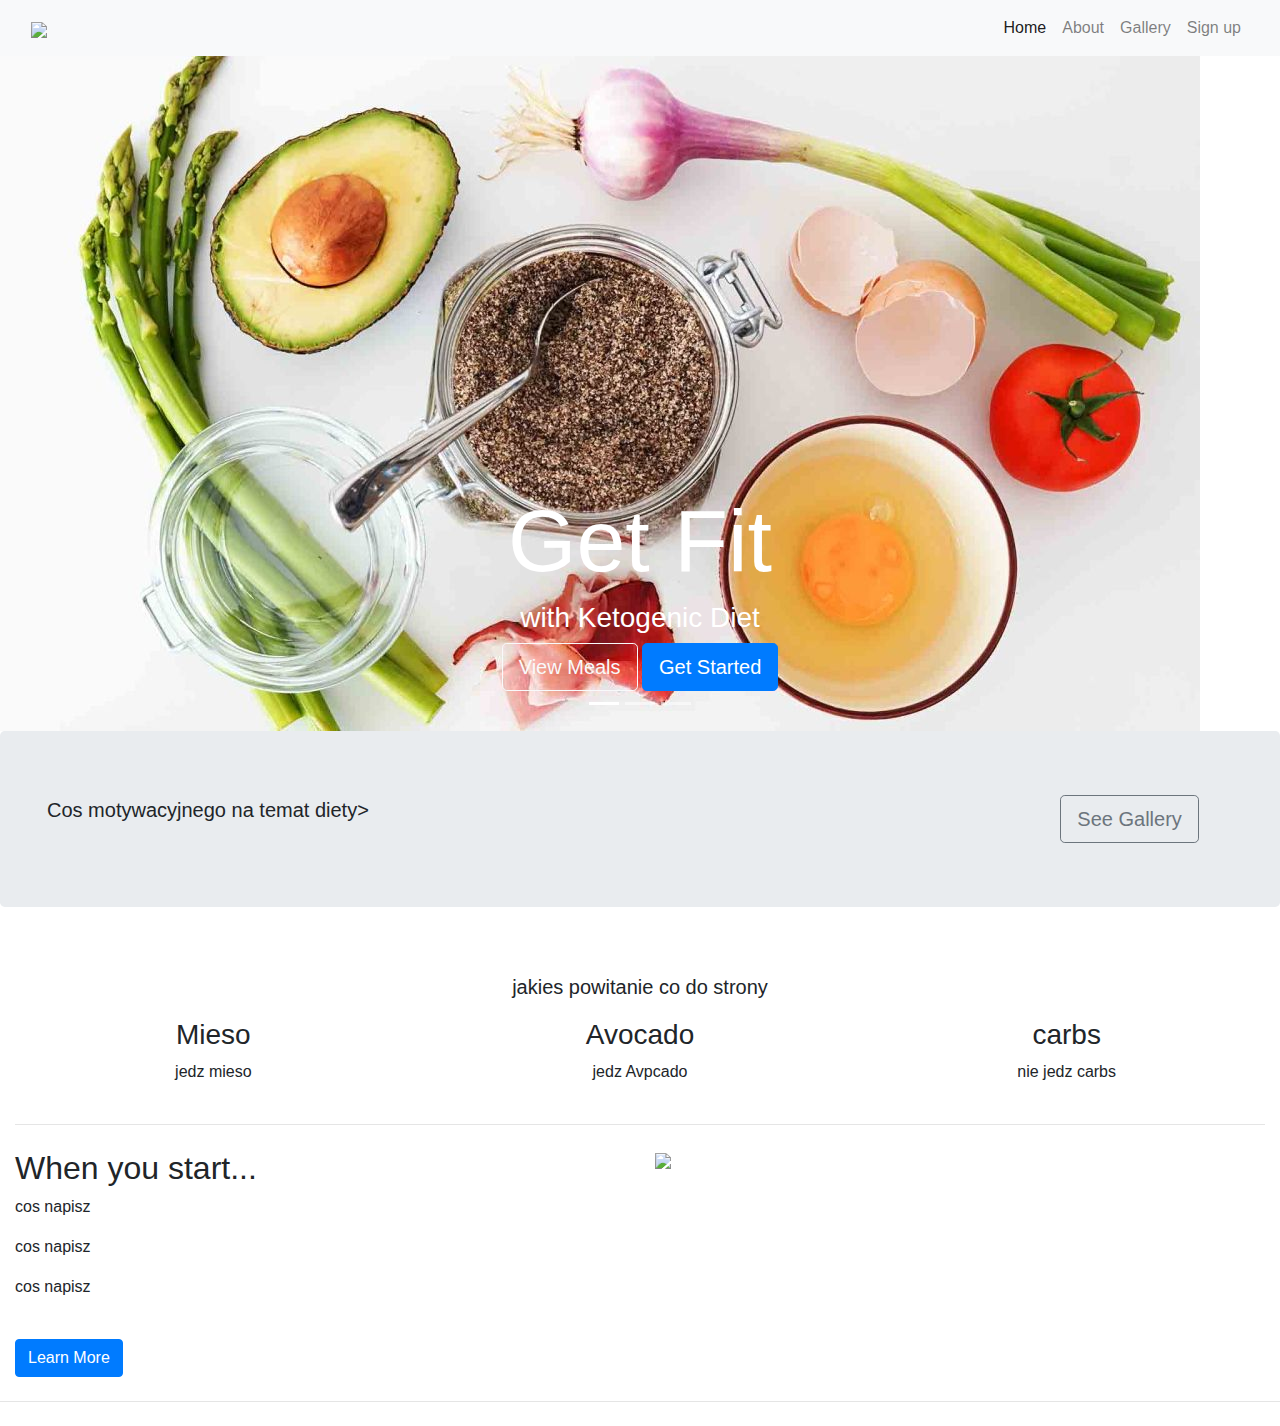
==== Keto Diet/index.html @ 68c7853e "Cheff Introduction" ====
<!DOCTYPE html>
<html lang="en">
<head>
    <meta charset="UTF-8">
    <meta name="viewport" content="width=device-width, initial-scale=1.0">
    <meta http-equiv="X-UA-Compatible" content="ie=edge">
    <link rel="stylesheet" href="https://stackpath.bootstrapcdn.com/bootstrap/4.4.1/css/bootstrap.min.css">
    <link rel="stylesheet" href="https://stackpath.bootstrapcdn.com/font-awesome/4.7.0/css/font-awesome.min.css">
    <script rel="stylesheet" href="https://cdnjs.cloudflare.com/ajax/libs/jquery/3.4.1/core.js"></script>
    <script rel="stylesheet" href="https://stackpath.bootstrapcdn.com/bootstrap/4.4.1/js/bootstrap.min.js"></script>
    <script rel="stylesheet" href="https://unpkg.com/@popperjs/core@2.0.0-rc.1"></script>
    <script rel="stylesheet" href="https://use.fontawesome.com/releases/v5.0.8/js/all.js"></script>
    <script src="https://kit.fontawesome.com/0848b0b3ba.js" crossorigin="anonymous"></script>
    <link rel="stylesheet" href="assets/css/style.css">
    
</head>
<body>
    <!---   Navbar    -->


    <nav class="navbar navbar-expand-md navbar-light bg-light sticky-top">
    <div class="container-fluid">
        <a class="navbar-brand" href="index.html"><img src="assets/gallery/logo.png" class="img-fluid"></a>
        <button class="navbar-toggler" type="button" data-toggle="collapse" data-target="#navbarResponsive">
            <span class="navbar-toggler-icon"></span>
        </button>
        <div class="collapse navbar-collapse" id="navbarResponsive">
            <ul class="navbar-nav ml-auto">
                <li class="nav-item active">
                    <a class="nav-link" href="#">Home</a>
                </li>
                <li class="nav-item">
                    <a class="nav-link" href="#">About</a>
                </li>
                <li class="nav-item">
                    <a class="nav-link" href="#">Gallery</a>
                </li>
                <li class="nav-item">
                    <a class="nav-link" href="#">Sign up</a>
                </li>
            </ul>
        </div>
    </div>
    </nav>


    <!---    Image Carousel   -->


    <div id="slides" class="carousel slide" data-ride="carousel">
    <ul class="carousel-indicators">
        <li data-target="#slides" data-slide-to="0" class="active"></li>
        <li data-target="#slides" data-slide-to="1"></li>
        <li data-target="#slides" data-slide-to="2"></li>
    </ul>
    <div class="carousel-inner">
        <div class="carousel-item active">
            <img src="assets/gallery/background3.jpg" class="img-fluid">
            <div class="carousel-caption">
                <h1 class="display-2">Get Fit</h1>
                <h3>with Ketogenic Diet</h3>
                <button typ="button" class="btn btn-outline-light btn-lg">View Meals</button>
                <button typ="button" class="btn btn-primary btn-lg">Get Started</button>
            </div>
        </div>
        <div class="carousel-item">
            <img src="assets/gallery/background2.jpg" class="img-fluid">
        </div>
        <div class="carousel-item">
            <img src="assets/gallery/background1.jpg" class="img-fluid">
        </div>
    </div>
    </div>


    <!--   Dunno -->


    <div class="container-fluid">
    <div class="row jumbotron">
        <div class="col-xs-12 col-sm-12 col-md-9 col-lg-9 col-xl-10">
            <p class="lead">Cos motywacyjnego na temat diety></p>
        </div>
        <div class="col-xs-12 col-sm-12 col-md-3 col-lg-3 col-xl-2">
            <a href="#"><button type="button" class="btn btn-outline-secondary btn-lg">See Gallery</button></a>
        </div>
    </div>
    </div>


    <!--   Description  -->


    <div class="container-fluid padding">
    <div class="row welcome text-center">
        <div class="col-12">
            <h1 class="display-4"></h1>
        </div>
        <hr>
        <div class="col-12">
            <p class="lead">jakies powitanie co do strony</p>
        </div>
    </div>
    </div>


    <!--     3 columns show off      -->


    <div class="container-fluid padding">
    <div class="row text-center padding">
        <div class="col-xs-12 col-sm-6 col-md-4">
            <i class="fas fa-drumstick-bite"></i>
            <h3>Mieso</h3>
            <p>jedz mieso</p>
        </div>
        <div class="col-xs-12 col-sm-6 col-md-4">
            <i class="fas fa-seedling"></i>
            <h3>Avocado</h3>
            <p>jedz Avpcado</p>
        </div>
        <div class="col-xs-12 col-sm-6 col-md-4">
            <i class="fas fa-cookie"></i>
            <h3>carbs</h3>
            <p>nie jedz carbs</p>
        </div>
    </div>
    <hr class="my-4">
    </div>


    <!-- 2 columns -->

    
    <div class="container-fluid padding">
    <div class="row padding">
        <div class="col-lg-6">
            <h2>When you start...</h2>
            <p>cos napisz</p>
            <p>cos napisz</p>
            <p>cos napisz</p>
            <br>
            <a href="#" class="btn btn-primary">Learn More</a>
        </div>
        <div class="col-lg-6">
            <img src="gallery/chef.png" class="img-fluid">
        </div>
    </div>
    </div>

    <hr class="my-4">
    <figure>
        <div class="fixed-wrap">
            <div id="fixed"></div>
        </div>
    </figure>
</body>
</html>
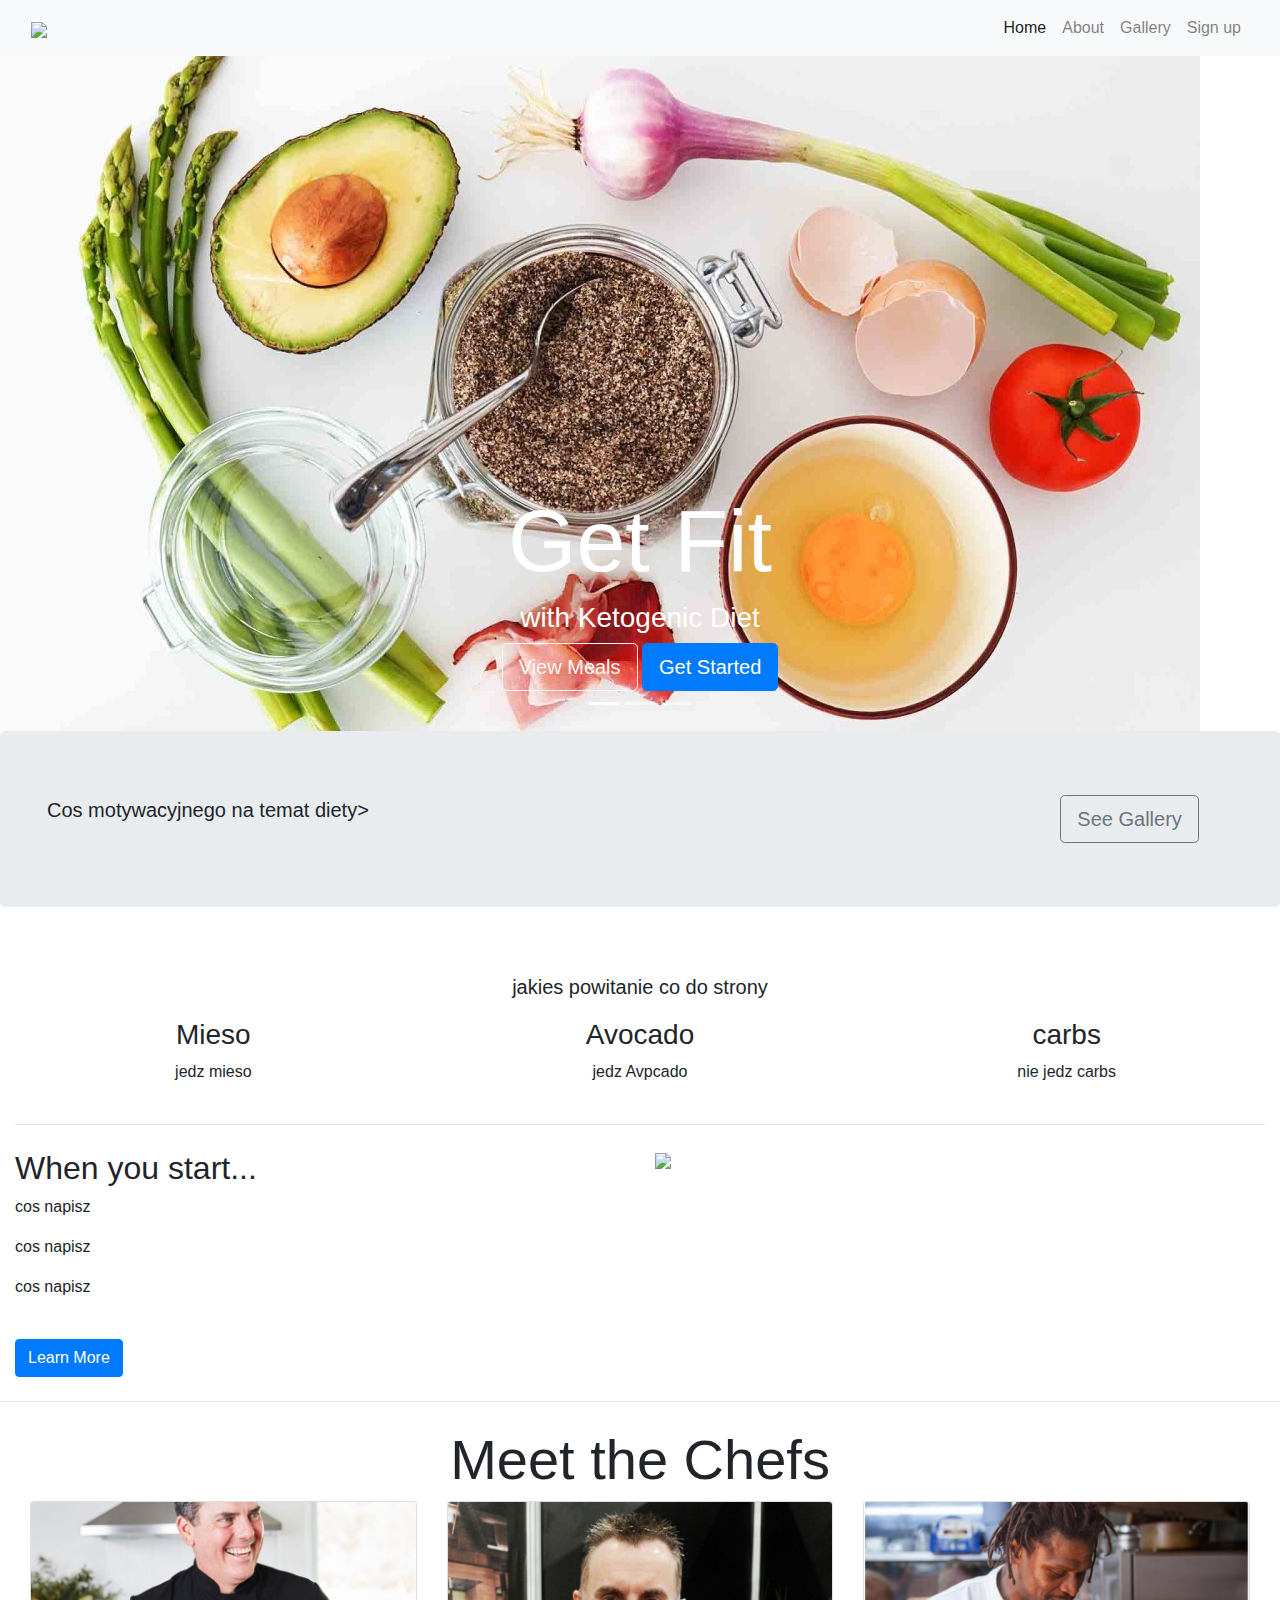
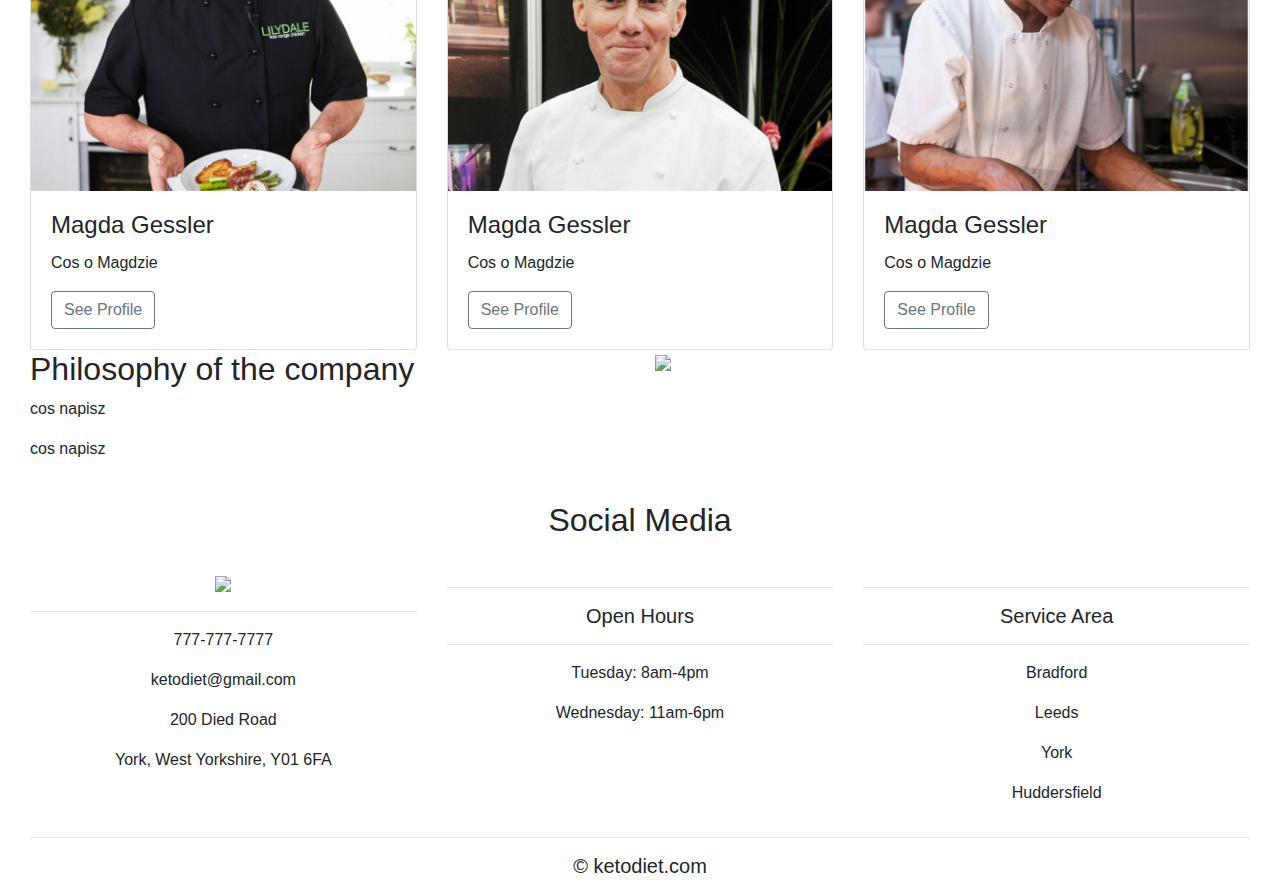
==== commit bd3e3cdf: "Adding images" ====
--- a/Keto Diet/index.html
+++ b/Keto Diet/index.html
@@ -149,10 +149,132 @@
     </div>
 
     <hr class="my-4">
+
+
+    <!--   Fixed background         -->
+
     <figure>
         <div class="fixed-wrap">
             <div id="fixed"></div>
         </div>
     </figure>
+
+    <!--    Chefs shinanigans    -->
+
+    <div class="container-fluid padding">
+    <div class="row welcome text-center">
+        <div class="col-12">
+            <h1 class="display-4">Meet the Chefs</h1>
+        </div>
+        <hr>
+    </div>
+
+<!--    Card Section        -->
+
+    <div class="container-fluid padding">
+    <div class="row padding">
+        <div class="col-xs-12 col-sm-6 col-md-4">
+            <div class="card">
+                <img class="card-img-top" src="assets/gallery/chef1.jpg">
+                <div class="card-body">
+                    <h4 class="card-title">Magda Gessler</h4>
+                    <p class="card-text">Cos o Magdzie</p>
+                    <a href="#" class="btn btn-outline-secondary">See Profile</a>
+                </div>
+            </div>
+        </div>
+            <div class="col-xs-12 col-sm-6 col-md-4">
+                <div class="card">
+                    <img class="card-img-top" src="assets/gallery/chef2.jpg">
+                    <div class="card-body">
+                        <h4 class="card-title">Magda Gessler</h4>
+                        <p class="card-text">Cos o Magdzie</p>
+                        <a href="#" class="btn btn-outline-secondary">See Profile</a>
+                    </div>
+                </div>
+            </div>
+            <div class="col-xs-12 col-sm-6 col-md-4">
+                <div class="card">
+                    <img class="card-img-top" src="assets/gallery/chef3.jpg">
+                    <div class="card-body">
+                        <h4 class="card-title">Magda Gessler</h4>
+                        <p class="card-text">Cos o Magdzie</p>
+                        <a href="#" class="btn btn-outline-secondary">See Profile</a>
+                    </div>
+                </div>
+            </div>
+    </div>
+    </div>
+
+
+<!--  2 Columns -->
+    
+    <div class="container-fluid padding">
+    <div class="row padding">
+        <div class="col-lg-6">
+            <h2>Philosophy of the company</h2>
+            <p>cos napisz</p>
+            <p>cos napisz</p>
+            <br>
+        </div>
+        <div class="col-lg-6">
+            <img src="assets/gallery/kitchen1.jpg" class="img-fluid">
+        </div>
+    </div>
+    </div>
+
+<!-- Social Media -->
+
+    <div class="container-fluid padding">
+    <div class="row text-center padding">
+        <div class="col-12">
+            <h2>Social Media</h2>
+        </div>
+        <div class="col-12 social padding">
+            <a href="#"><i class="fab fa-facebook"></i></a>
+            <a href="#"><i class="fab fa-twitter"></i></a>
+            <a href="#"><i class="fab fa-instagram"></i></a>
+            <a href="#"><i class="fab fa-youtube"></i></a>
+        </div>
+    </div>
+    </div>
+
+<!-- Footer -->
+
+    <footer>
+    <div class="container-fluid padding">
+    <div class="row text-center">
+        <div class="col-md-4">
+            <img src="gallery/logo.png">
+            <hr class="light">
+            <p>777-777-7777</p>
+            <p>ketodiet@gmail.com</p>
+            <p>200 Died Road</p>
+            <p>York, West Yorkshire, Y01 6FA</p>
+        </div>
+        <div class="col-md-4">
+            <hr class="light">
+            <h5>Open Hours</h5>
+            <hr class="light">
+            <p>Tuesday: 8am-4pm</p>
+            <p>Wednesday: 11am-6pm</p>
+        </div>
+        <div class="col-md-4">
+            <hr class="light">
+            <h5>Service Area</h5>
+            <hr class="light">
+            <p>Bradford</p>
+            <p>Leeds</p>
+            <p>York</p>
+            <p>Huddersfield</p>
+        </div>
+        <div class="col-12">
+            <hr class="light">
+            <h5>&copy; ketodiet.com</h5>
+        </div>
+    </div>
+    </div>
+    </footer>
+
 </body>
 </html>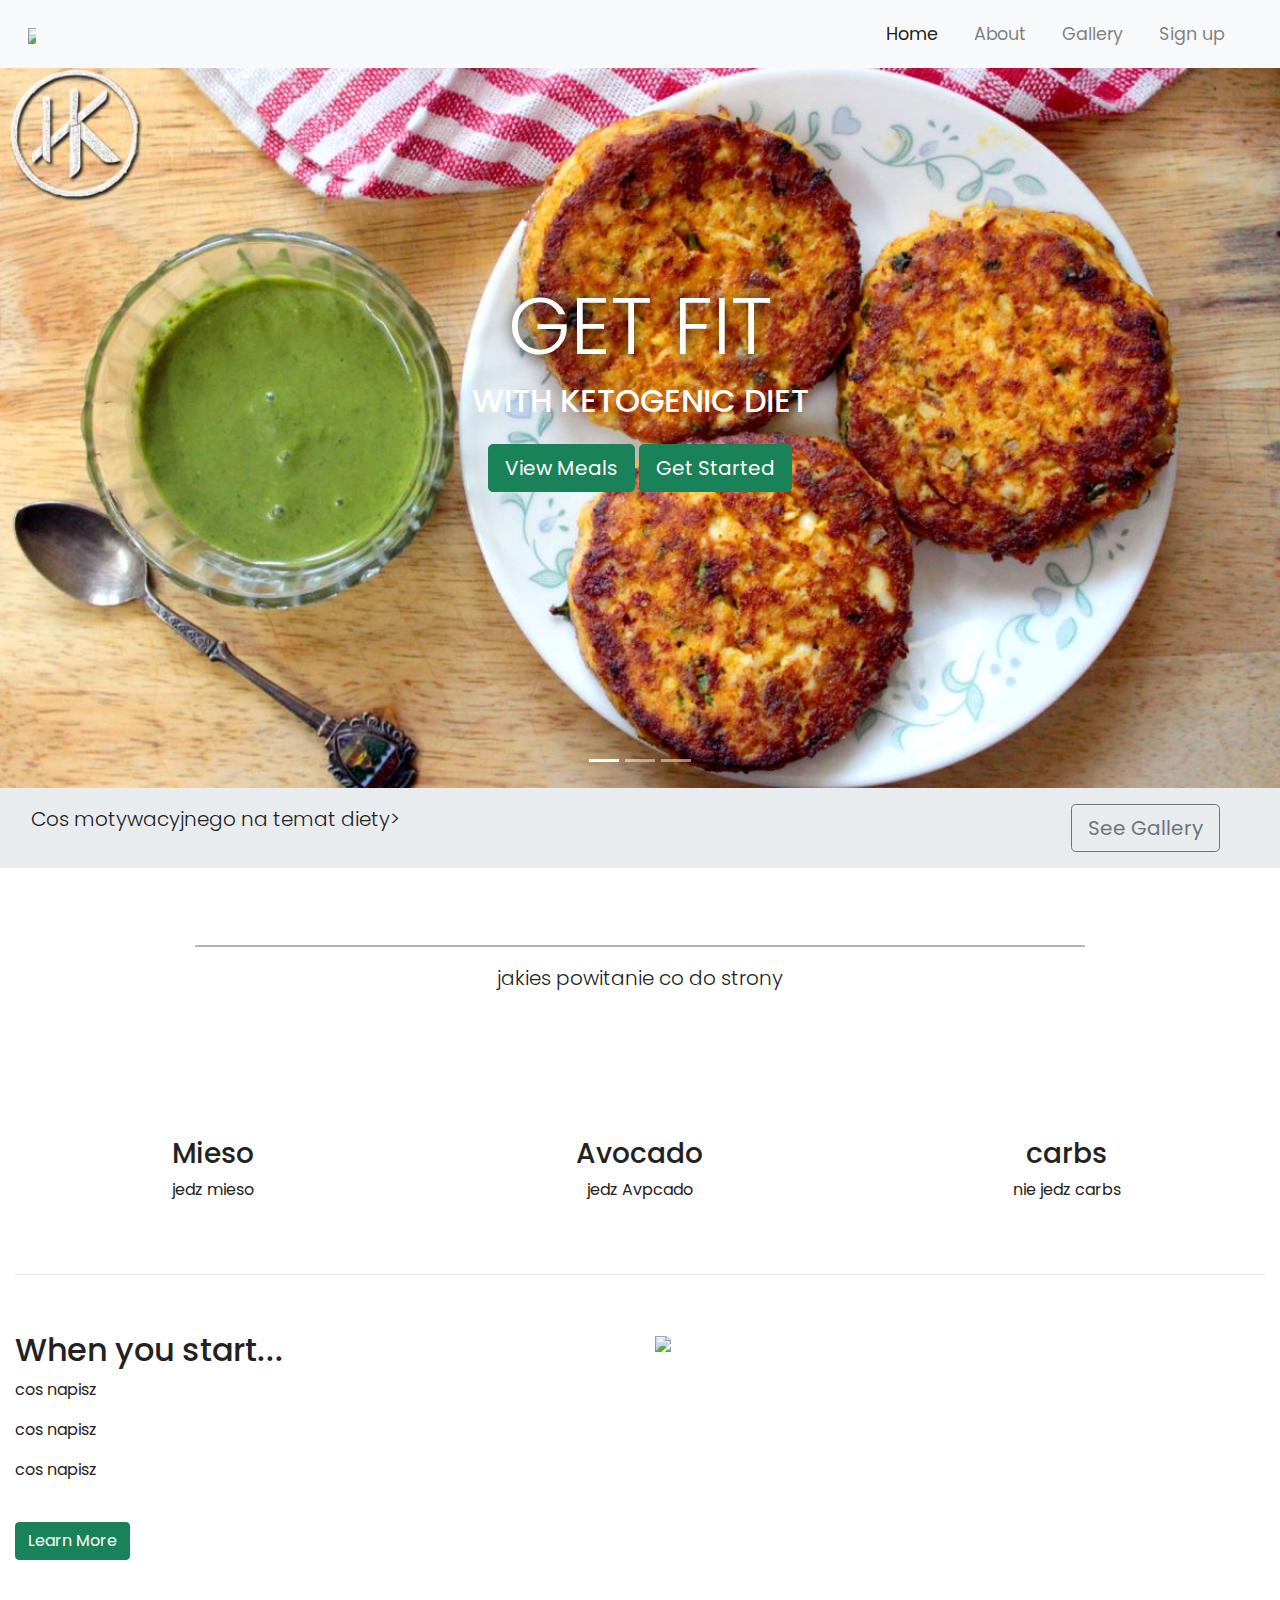
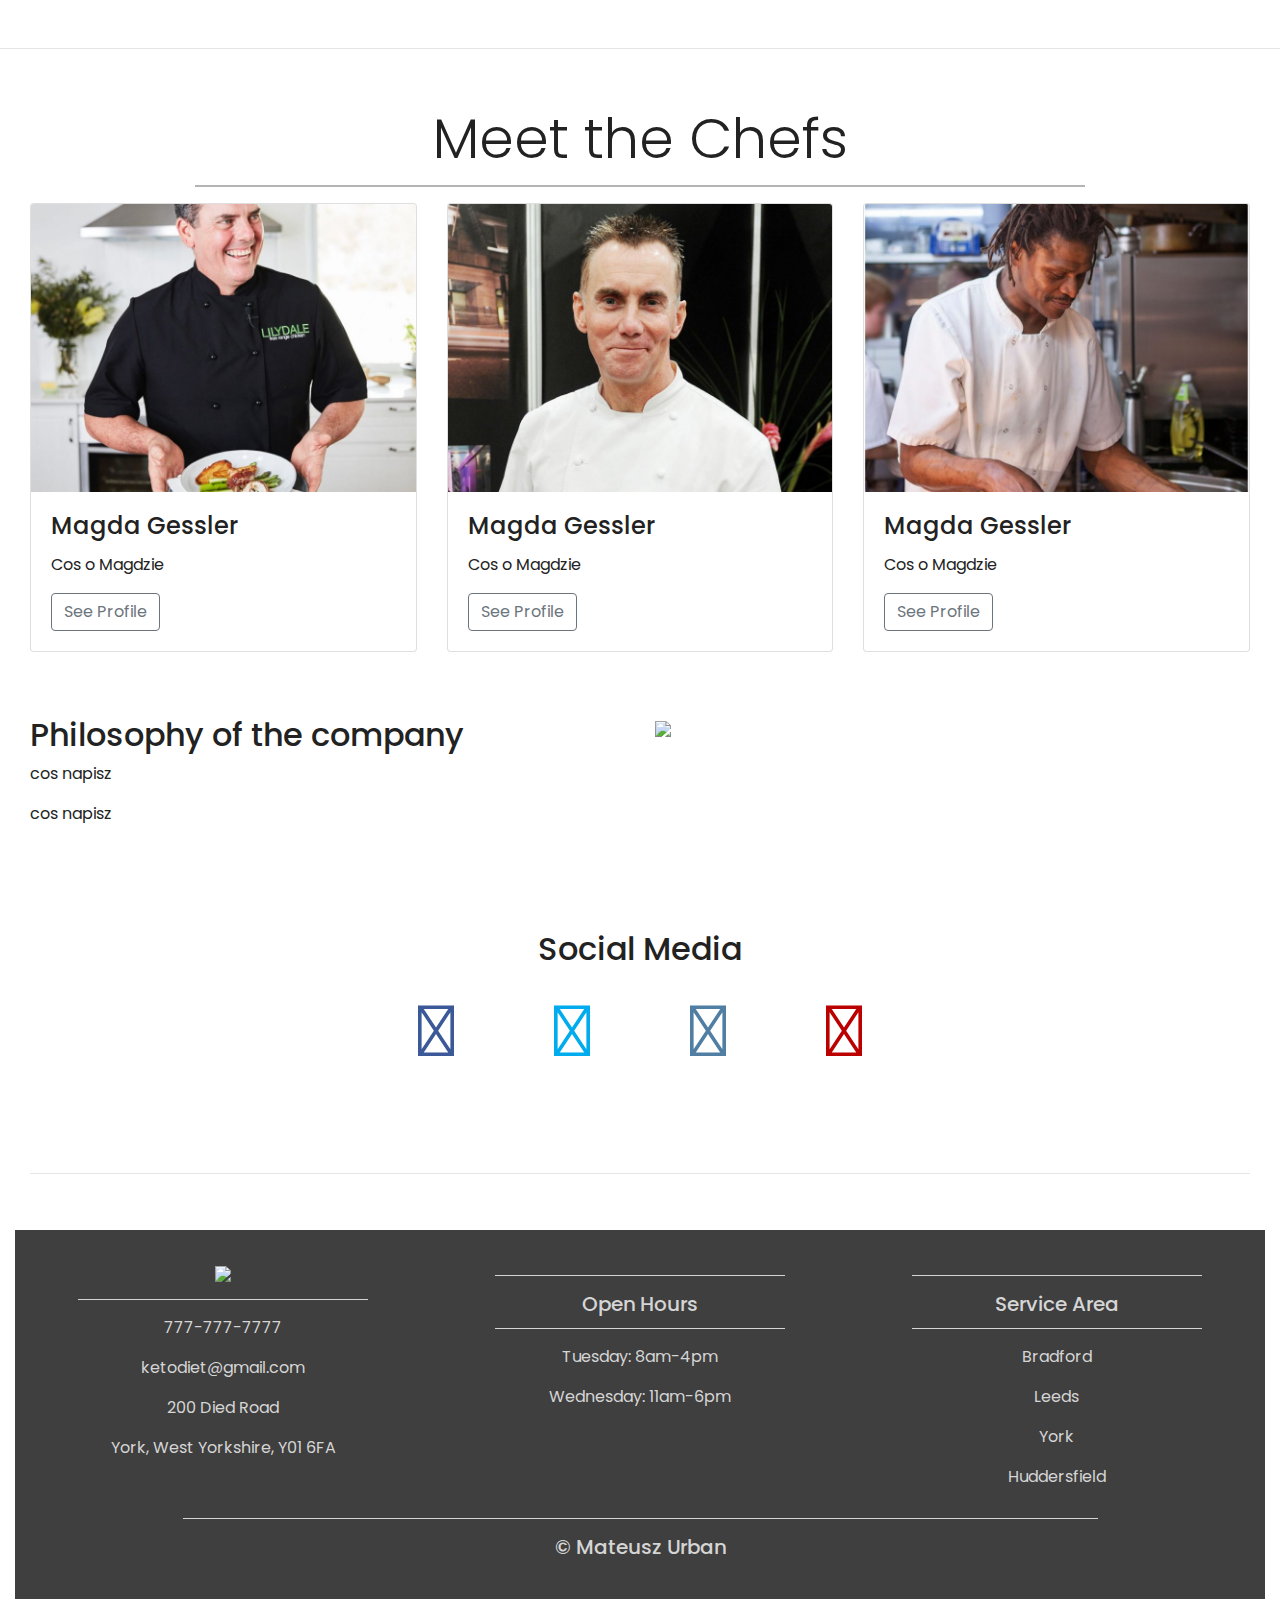
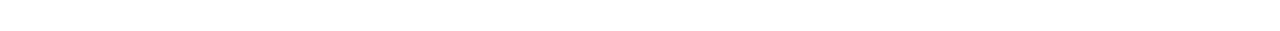
==== commit b8b65a99: "Css first page complete" ====
--- a/Keto Diet/index.html
+++ b/Keto Diet/index.html
@@ -20,14 +20,14 @@
 
     <nav class="navbar navbar-expand-md navbar-light bg-light sticky-top">
     <div class="container-fluid">
-        <a class="navbar-brand" href="index.html"><img src="assets/gallery/logo.png" class="img-fluid"></a>
+        <a class="navbar-brand" href="index.html"><img src="assets/gallery/logo1.png" class="img-fluid logo2"></a>
         <button class="navbar-toggler" type="button" data-toggle="collapse" data-target="#navbarResponsive">
             <span class="navbar-toggler-icon"></span>
         </button>
         <div class="collapse navbar-collapse" id="navbarResponsive">
             <ul class="navbar-nav ml-auto">
                 <li class="nav-item active">
-                    <a class="nav-link" href="#">Home</a>
+                    <a class="nav-link" href="index.html">Home</a>
                 </li>
                 <li class="nav-item">
                     <a class="nav-link" href="#">About</a>
@@ -55,16 +55,16 @@
     </ul>
     <div class="carousel-inner">
         <div class="carousel-item active">
-            <img src="assets/gallery/background3.jpg" class="img-fluid">
+            <img src="assets/gallery/background2.jpg" class="img-fluid">
             <div class="carousel-caption">
                 <h1 class="display-2">Get Fit</h1>
                 <h3>with Ketogenic Diet</h3>
-                <button typ="button" class="btn btn-outline-light btn-lg">View Meals</button>
+                <button typ="button" class="btn btn-primary btn-lg">View Meals</button>
                 <button typ="button" class="btn btn-primary btn-lg">Get Started</button>
             </div>
         </div>
         <div class="carousel-item">
-            <img src="assets/gallery/background2.jpg" class="img-fluid">
+            <img src="assets/gallery/background3.jpg" class="img-fluid">
         </div>
         <div class="carousel-item">
             <img src="assets/gallery/background1.jpg" class="img-fluid">
@@ -143,7 +143,7 @@
             <a href="#" class="btn btn-primary">Learn More</a>
         </div>
         <div class="col-lg-6">
-            <img src="gallery/chef.png" class="img-fluid">
+            <img src="assets/gallery/delivery.jpeg" class="img-fluid">
         </div>
     </div>
     </div>
@@ -218,7 +218,7 @@
             <br>
         </div>
         <div class="col-lg-6">
-            <img src="assets/gallery/kitchen1.jpg" class="img-fluid">
+            <img src="assets/gallery/kitchen1.jpg" class="img-fluid delivery">
         </div>
     </div>
     </div>
@@ -237,6 +237,7 @@
             <a href="#"><i class="fab fa-youtube"></i></a>
         </div>
     </div>
+    <hr class="my-4">
     </div>
 
 <!-- Footer -->
@@ -245,7 +246,7 @@
     <div class="container-fluid padding">
     <div class="row text-center">
         <div class="col-md-4">
-            <img src="gallery/logo.png">
+            <img src="assets/gallery/logo1.png" class="logo2">
             <hr class="light">
             <p>777-777-7777</p>
             <p>ketodiet@gmail.com</p>
@@ -270,7 +271,7 @@
         </div>
         <div class="col-12">
             <hr class="light">
-            <h5>&copy; ketodiet.com</h5>
+            <h5>&copy; Mateusz Urban</h5>
         </div>
     </div>
     </div>
--- a/Keto Diet/assets/css/style.css
+++ b/Keto Diet/assets/css/style.css
@@ -0,0 +1,216 @@
+@import url('https://fonts.googleapis.com/css?family=Poppins&display=swap');
+
+html, body {
+    height: 100%;
+    width: 100%;
+    font-family: "Poppins", sans-serif;
+    color: #222;
+}
+
+.navbar {
+    padding: .8rem;
+}
+
+.navbar-nav li {
+    padding-right: 20px;
+}
+.logo2 {
+    max-height: 100%;
+    max-width: 50%;
+}
+
+.nav-link {
+    font-size: 1.1em !important;
+}
+
+.carousel-inner img {
+    width: 100%;
+    height: 100%;
+}
+
+.carousel-caption {
+    position: absolute;
+    top: 50%;
+    transform: translateY(-50%);
+}
+
+.carousel-caption h1 {
+    font-size: 500%;
+    text-transform: uppercase;
+    text-shadow: 1px 1px 15px #000;
+}
+
+.carousel-caption h3 {
+    font-size: 200%;
+    font-weight: 500;
+    text-transform: uppercase;
+    text-shadow: 1px 1px 1px 10px #000;
+    padding-bottom: 1rem;
+}
+
+.btn-primary {
+    background-color:#198258;
+    border: 1px solid #198258;
+}
+
+.btn-primary:hover {
+    background-color:  #2B7851;
+    border: 1px solid #2B7851;
+}
+
+.jumbotron {
+    padding: 1rem;
+    border-radius: 0;
+}
+
+.padding {
+    padding-bottom: 2rem;
+}
+
+.welcome {
+    width: 75%;
+    margin: 0 auto;
+    padding-top: 2rem;
+}
+
+.welcome hr {
+    border-top: 2px solid #b4b4b4;
+    width: 95%;
+    margin-top: .3rem;
+    margin-bottom: 1rem;
+}
+
+.fa-drumstick-bite {
+    color:#DB5F22;
+}
+
+.fa-seedling {
+    color: #129915;
+}
+
+.fa-cookie {
+    color: #572400;
+}
+
+.fa-drumstick-bite, .fa-seedling, .fa-cookie {
+    font-size: 4em;
+    margin: 1rem;
+}
+
+.social a {
+    font-size: 4.5em;
+    padding: 3rem;
+}
+
+.fa-facebook {
+    color: #3b5998;
+}
+
+.fa-twitter {
+    color: #00aced;
+}
+
+.fa-instagram {
+    color: #517fa4;
+}
+
+.fa-youtube {
+    color: #bb0000;
+}
+
+.fa-facebook:hover,
+.fa-twitter:hover,
+.fa-instagram:hover,
+.fa-youtube:hover {
+    color: #d5d5d5;
+}
+
+footer {
+    background-color: #3f3f3f;
+    color: #d5d5d5;
+    padding-top: 2rem;
+}
+hr.light {
+    border-top: 1px solid #d5d5d5;
+    width: 75%;
+    margin-top: .8rem;
+    margin-bottom: 1rem;
+}
+
+footer a {
+    color: #d5d5d5;
+}
+
+hr.light-100 {
+    border-top: 1px solid #d5d5d5;
+    width: 100%;
+     margin-top: .8rem;
+    margin-bottom: 1rem;
+}
+
+/*---Media Queries---*/
+
+@media (max-width: 992px) {
+.social a {
+        font-size: 4em;
+        padding: 2rem;
+    }
+}
+
+@media (max-width: 768px) {
+.carousel-caption {
+    top: 45%;
+}
+
+.carousel-caption h1 {
+    font-size: 350%;
+}
+
+.carousel-caption h3 {
+    font-size: 140%;
+    font-weight: 400;
+    padding-bottom: .2rem;
+}
+.carousel-caption .btn {
+    font-size: 95%;
+    padding: 8px 14px;
+}
+.display-4 {
+    font-size: 200%;
+}
+.social a {
+        font-size: 2.5em;
+        padding: 1.2rem;
+}
+
+}
+
+@media (max-width: 576px) {
+.carousel-caption {
+    top: 40%;
+}
+
+.carousel-caption h1 {
+    font-size: 250%;
+}
+
+.carousel-caption h3 {
+    font-size: 110%;
+    font-weight: 400;
+    padding-bottom: .2rem;
+}
+.carousel-caption .btn {
+    font-size: 90%;
+    padding: 4px 8px;    
+}
+.carousel-indicators {
+    display: none;
+}
+.display-4 {
+    font-size: 160%;
+}
+.social a {
+        font-size: 2em;
+        padding: .7rem;
+}
+}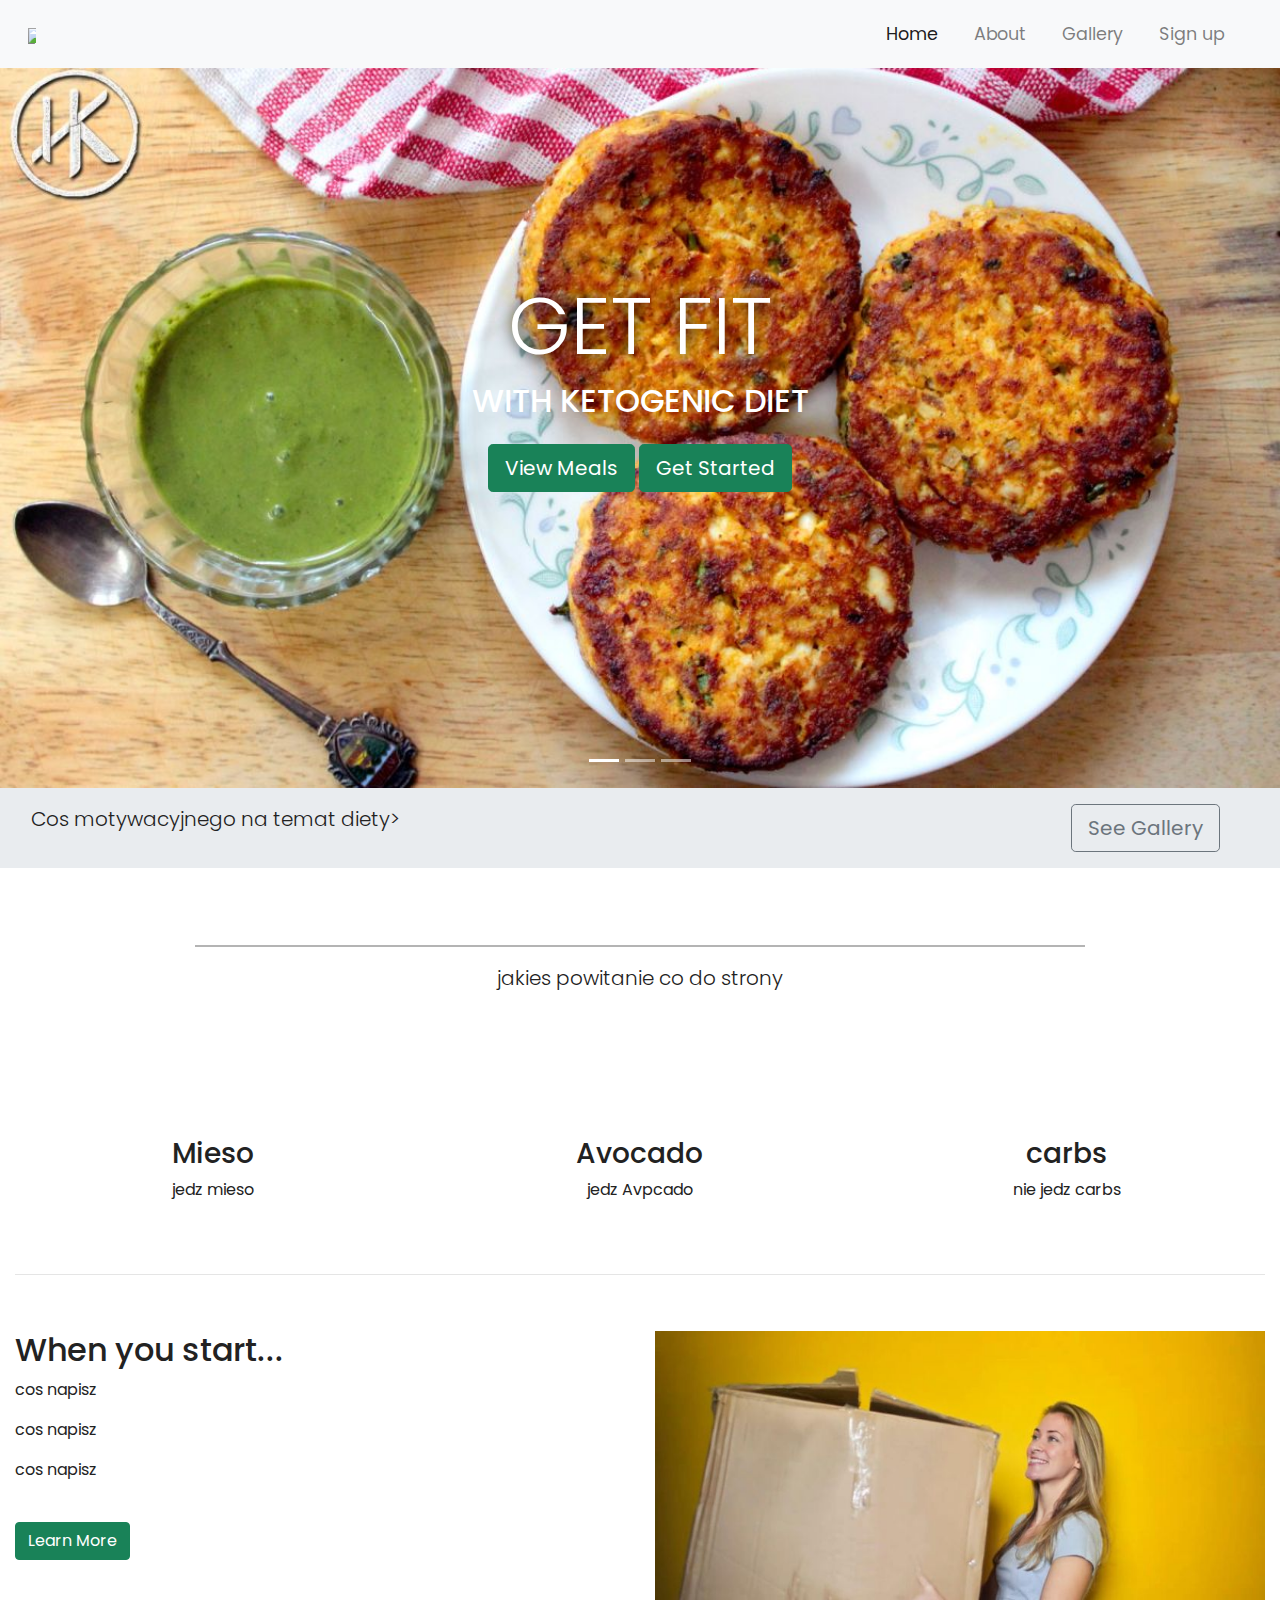
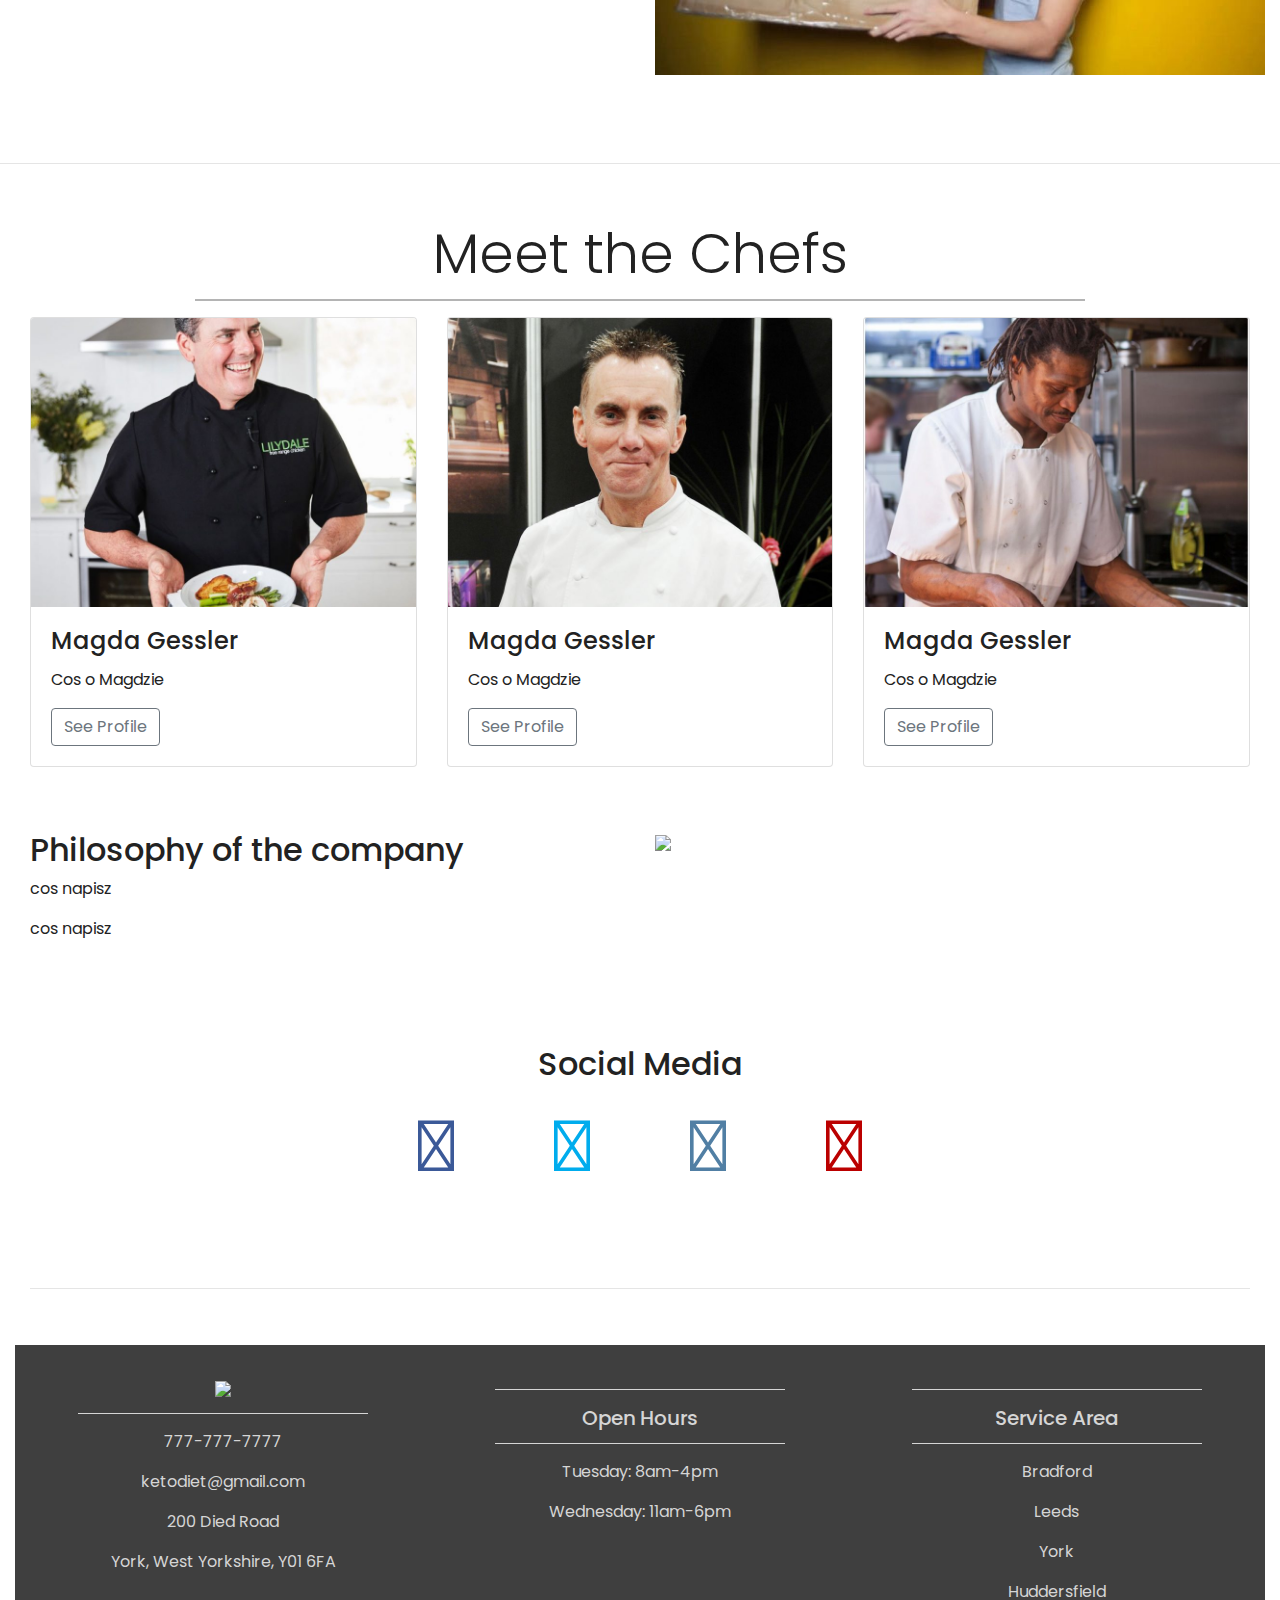
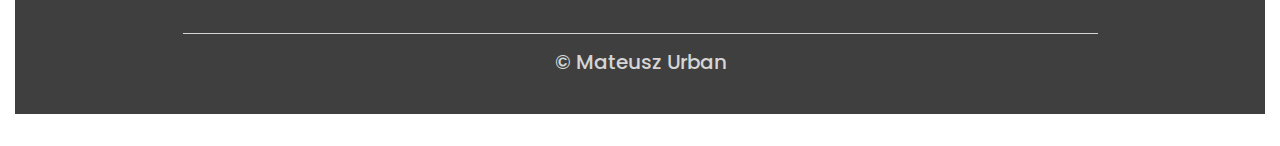
==== commit 24812fac: "gallery" ====
--- a/Keto Diet/index.html
+++ b/Keto Diet/index.html
@@ -143,7 +143,7 @@
             <a href="#" class="btn btn-primary">Learn More</a>
         </div>
         <div class="col-lg-6">
-            <img src="assets/gallery/delivery.jpeg" class="img-fluid">
+            <img src="assets/gallery/delivery.jpg" class="img-fluid">
         </div>
     </div>
     </div>
--- a/Keto Diet/assets/css/style.css
+++ b/Keto Diet/assets/css/style.css
@@ -26,6 +26,7 @@
 .carousel-inner img {
     width: 100%;
     height: 100%;
+    max-height: 800px;
 }
 
 .carousel-caption {
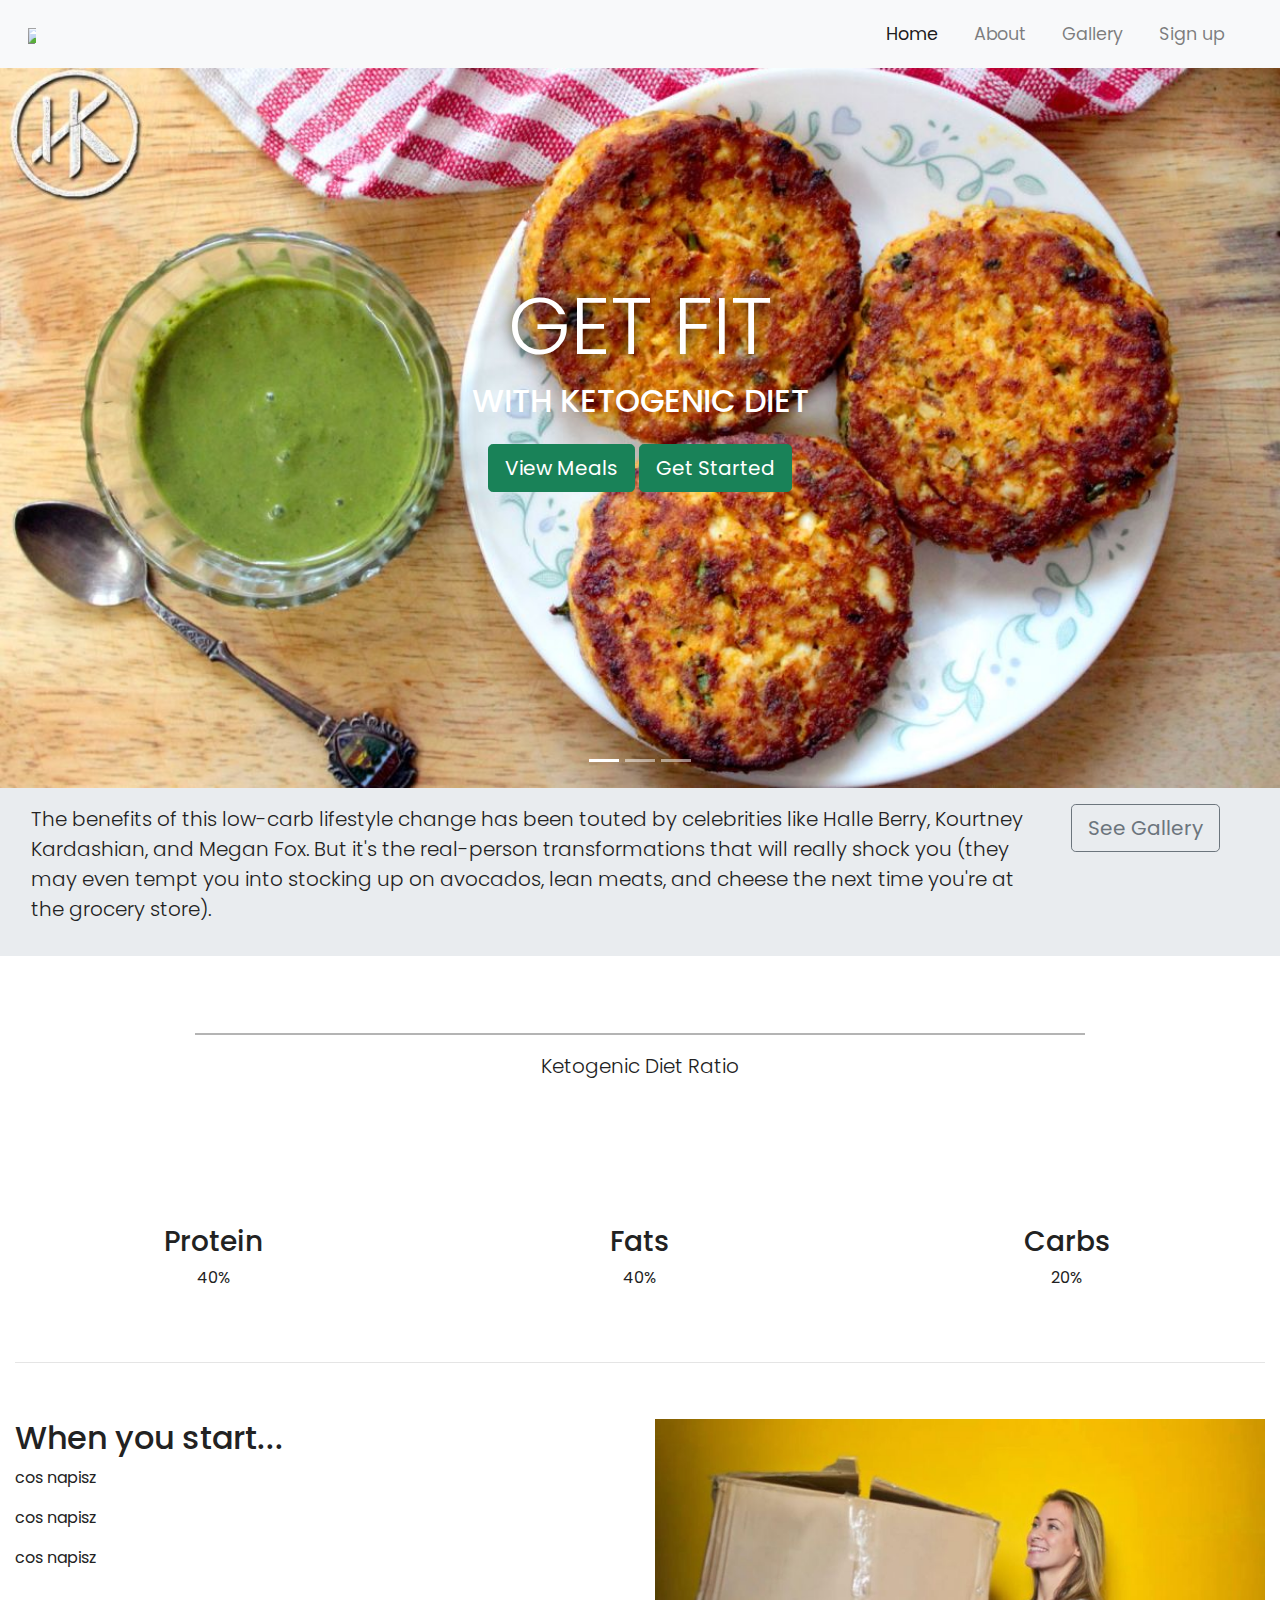
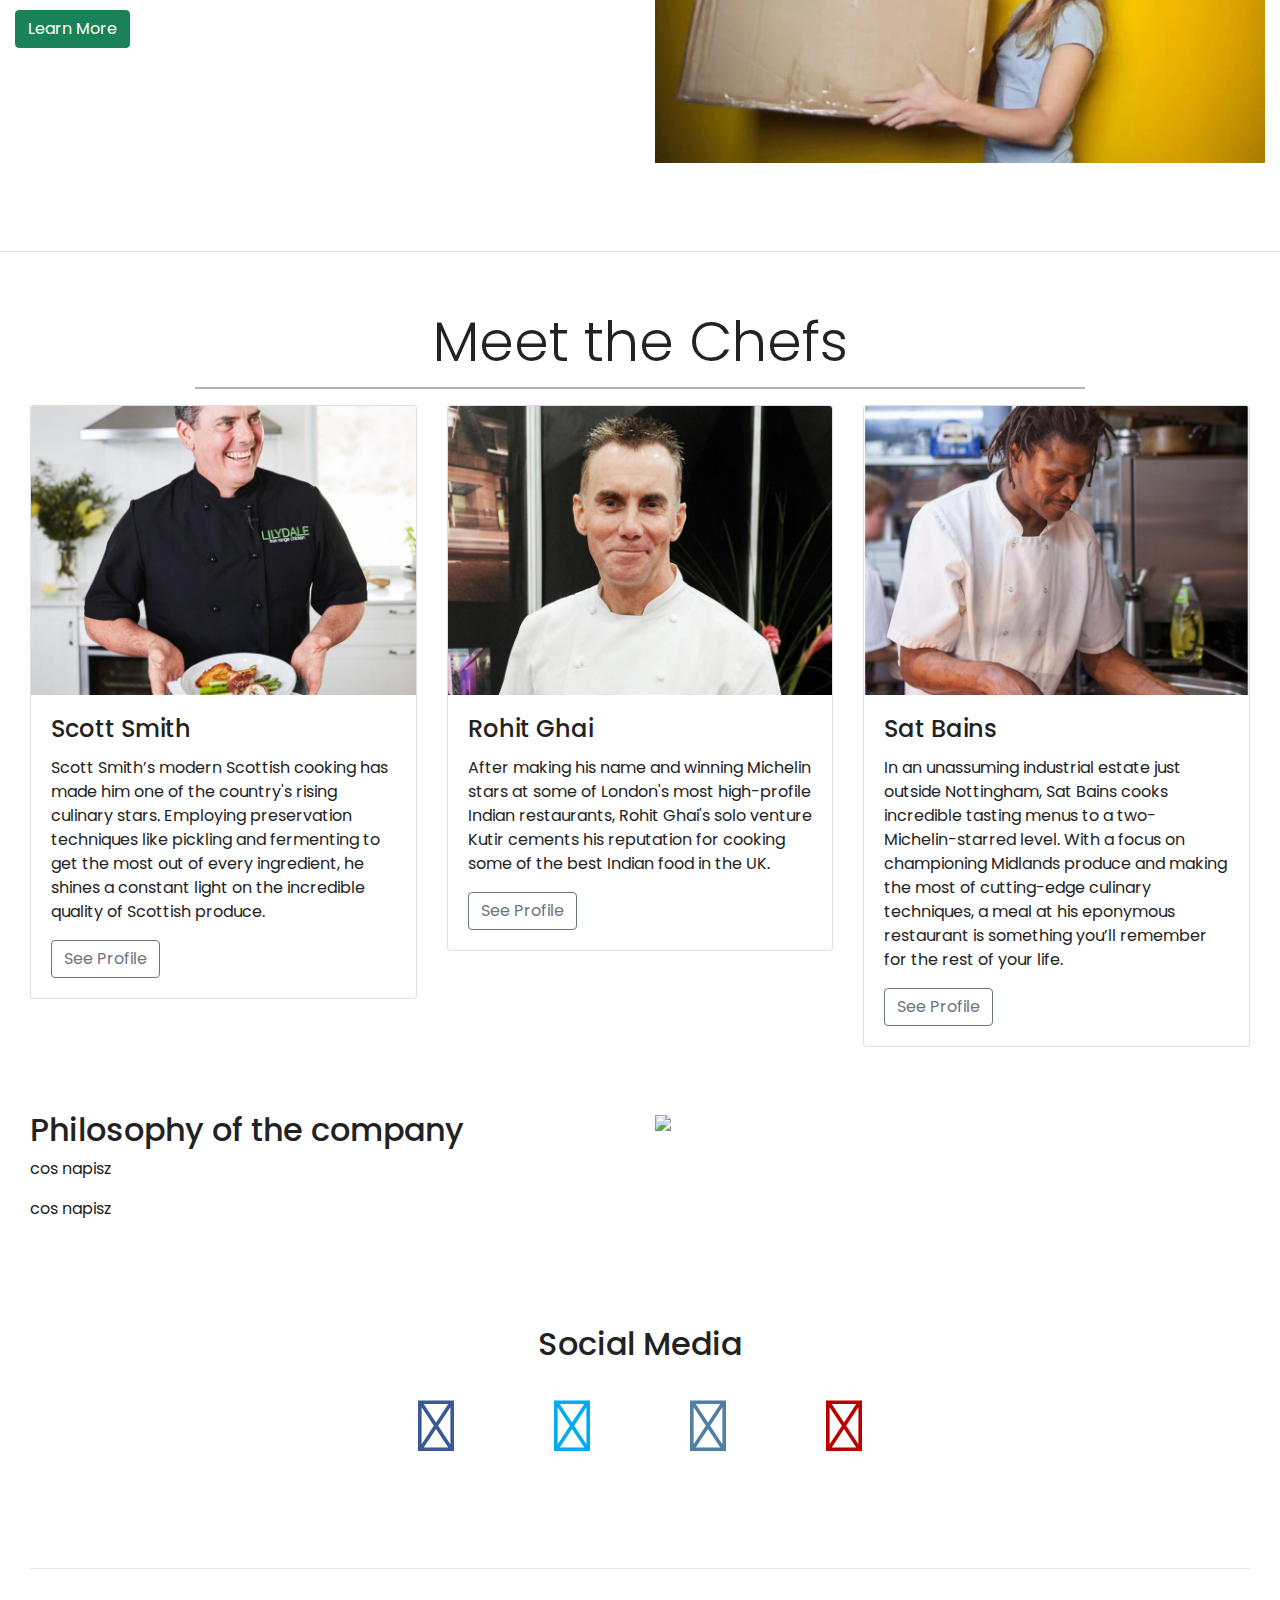
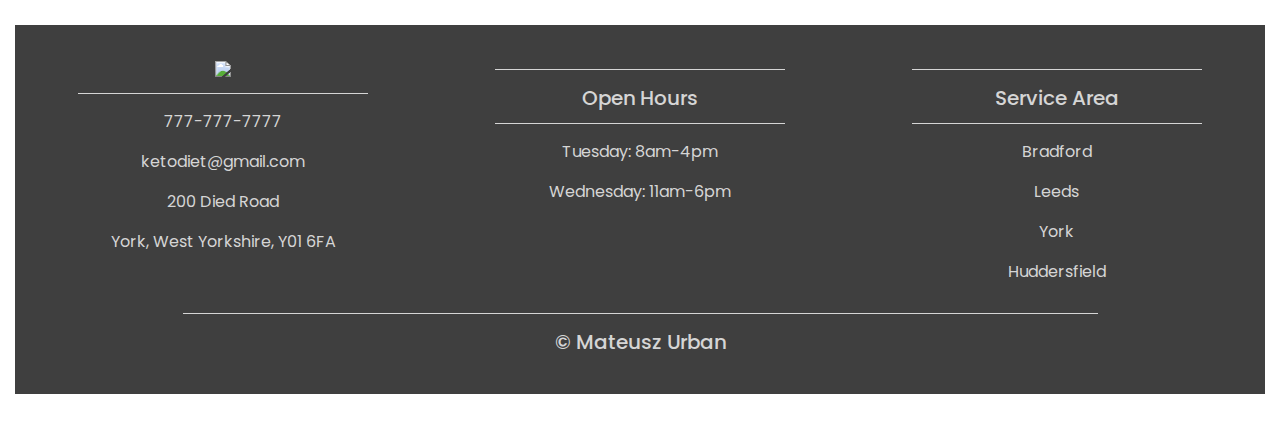
==== commit c6fcaf2b: "debugging jquery" ====
--- a/Keto Diet/index.html
+++ b/Keto Diet/index.html
@@ -6,10 +6,10 @@
     <meta http-equiv="X-UA-Compatible" content="ie=edge">
     <link rel="stylesheet" href="https://stackpath.bootstrapcdn.com/bootstrap/4.4.1/css/bootstrap.min.css">
     <link rel="stylesheet" href="https://stackpath.bootstrapcdn.com/font-awesome/4.7.0/css/font-awesome.min.css">
-    <script rel="stylesheet" href="https://cdnjs.cloudflare.com/ajax/libs/jquery/3.4.1/core.js"></script>
-    <script rel="stylesheet" href="https://stackpath.bootstrapcdn.com/bootstrap/4.4.1/js/bootstrap.min.js"></script>
-    <script rel="stylesheet" href="https://unpkg.com/@popperjs/core@2.0.0-rc.1"></script>
-    <script rel="stylesheet" href="https://use.fontawesome.com/releases/v5.0.8/js/all.js"></script>
+    <script src="https://code.jquery.com/jquery-3.4.1.min.js"></script>
+    <script src="https://stackpath.bootstrapcdn.com/bootstrap/4.4.1/js/bootstrap.min.js"></script>
+    <script src="https://unpkg.com/@popperjs/core@2.0.0-rc.1"></script>
+    <script src="https://use.fontawesome.com/releases/v5.0.8/js/all.js"></script>
     <script src="https://kit.fontawesome.com/0848b0b3ba.js" crossorigin="anonymous"></script>
     <link rel="stylesheet" href="assets/css/style.css">
     
@@ -30,13 +30,13 @@
                     <a class="nav-link" href="index.html">Home</a>
                 </li>
                 <li class="nav-item">
-                    <a class="nav-link" href="#">About</a>
+                    <a class="nav-link" href="about.html">About</a>
                 </li>
                 <li class="nav-item">
-                    <a class="nav-link" href="#">Gallery</a>
+                    <a class="nav-link" href="gallery.html">Gallery</a>
                 </li>
                 <li class="nav-item">
-                    <a class="nav-link" href="#">Sign up</a>
+                    <a class="nav-link" href="sign.html">Sign up</a>
                 </li>
             </ul>
         </div>
@@ -59,7 +59,7 @@
             <div class="carousel-caption">
                 <h1 class="display-2">Get Fit</h1>
                 <h3>with Ketogenic Diet</h3>
-                <button typ="button" class="btn btn-primary btn-lg">View Meals</button>
+                <button typ="button" href="gallery.html" class="btn btn-primary btn-lg">View Meals</button>
                 <button typ="button" class="btn btn-primary btn-lg">Get Started</button>
             </div>
         </div>
@@ -79,10 +79,10 @@
     <div class="container-fluid">
     <div class="row jumbotron">
         <div class="col-xs-12 col-sm-12 col-md-9 col-lg-9 col-xl-10">
-            <p class="lead">Cos motywacyjnego na temat diety></p>
+            <p class="lead">The benefits of this low-carb lifestyle change has been touted by celebrities like Halle Berry, Kourtney Kardashian, and Megan Fox. But it's the real-person transformations that will really shock you (they may even tempt you into stocking up on avocados, lean meats, and cheese the next time you're at the grocery store).</p>
         </div>
         <div class="col-xs-12 col-sm-12 col-md-3 col-lg-3 col-xl-2">
-            <a href="#"><button type="button" class="btn btn-outline-secondary btn-lg">See Gallery</button></a>
+            <a href="#"><button type="button" href="gallery.html" class="btn btn-outline-secondary btn-lg">See Gallery</button></a>
         </div>
     </div>
     </div>
@@ -98,7 +98,7 @@
         </div>
         <hr>
         <div class="col-12">
-            <p class="lead">jakies powitanie co do strony</p>
+            <p class="lead">Ketogenic Diet Ratio</p>
         </div>
     </div>
     </div>
@@ -111,18 +111,18 @@
     <div class="row text-center padding">
         <div class="col-xs-12 col-sm-6 col-md-4">
             <i class="fas fa-drumstick-bite"></i>
-            <h3>Mieso</h3>
-            <p>jedz mieso</p>
+            <h3>Protein</h3>
+            <p>40%</p>
         </div>
         <div class="col-xs-12 col-sm-6 col-md-4">
             <i class="fas fa-seedling"></i>
-            <h3>Avocado</h3>
-            <p>jedz Avpcado</p>
+            <h3>Fats</h3>
+            <p>40%</p>
         </div>
         <div class="col-xs-12 col-sm-6 col-md-4">
             <i class="fas fa-cookie"></i>
-            <h3>carbs</h3>
-            <p>nie jedz carbs</p>
+            <h3>Carbs</h3>
+            <p>20%</p>
         </div>
     </div>
     <hr class="my-4">
@@ -177,8 +177,8 @@
             <div class="card">
                 <img class="card-img-top" src="assets/gallery/chef1.jpg">
                 <div class="card-body">
-                    <h4 class="card-title">Magda Gessler</h4>
-                    <p class="card-text">Cos o Magdzie</p>
+                    <h4 class="card-title">Scott Smith</h4>
+                    <p class="card-text">Scott Smith’s modern Scottish cooking has made him one of the country's rising culinary stars. Employing preservation techniques like pickling and fermenting to get the most out of every ingredient, he shines a constant light on the incredible quality of Scottish produce.</p>
                     <a href="#" class="btn btn-outline-secondary">See Profile</a>
                 </div>
             </div>
@@ -187,8 +187,8 @@
                 <div class="card">
                     <img class="card-img-top" src="assets/gallery/chef2.jpg">
                     <div class="card-body">
-                        <h4 class="card-title">Magda Gessler</h4>
-                        <p class="card-text">Cos o Magdzie</p>
+                        <h4 class="card-title">Rohit Ghai</h4>
+                        <p class="card-text">After making his name and winning Michelin stars at some of London's most high-profile Indian restaurants, Rohit Ghai's solo venture Kutir cements his reputation for cooking some of the best Indian food in the UK.</p>
                         <a href="#" class="btn btn-outline-secondary">See Profile</a>
                     </div>
                 </div>
@@ -197,8 +197,8 @@
                 <div class="card">
                     <img class="card-img-top" src="assets/gallery/chef3.jpg">
                     <div class="card-body">
-                        <h4 class="card-title">Magda Gessler</h4>
-                        <p class="card-text">Cos o Magdzie</p>
+                        <h4 class="card-title">Sat Bains</h4>
+                        <p class="card-text">In an unassuming industrial estate just outside Nottingham, Sat Bains cooks incredible tasting menus to a two-Michelin-starred level. With a focus on championing Midlands produce and making the most of cutting-edge culinary techniques, a meal at his eponymous restaurant is something you’ll remember for the rest of your life.</p>
                         <a href="#" class="btn btn-outline-secondary">See Profile</a>
                     </div>
                 </div>
--- a/Keto Diet/assets/css/style.css
+++ b/Keto Diet/assets/css/style.css
@@ -26,7 +26,6 @@
 .carousel-inner img {
     width: 100%;
     height: 100%;
-    max-height: 800px;
 }
 
 .carousel-caption {
@@ -149,6 +148,17 @@
     margin-bottom: 1rem;
 }
 
+/*---Gallery---*/
+.gallery {
+column-count: 3;
+-webkit-column-width: 33%;
+-moz-column-width: 33%;
+column-width: 33%; }
+.gallery img {
+    width: 100%;
+    height: 100%;
+}
+
 /*---Media Queries---*/
 
 @media (max-width: 992px) {
@@ -214,4 +224,12 @@
         font-size: 2em;
         padding: .7rem;
 }
+.gallery {
+-webkit-column-count: 1;
+-moz-column-count: 1;
+column-count: 1;
+-webkit-column-width: 100%;
+-moz-column-width: 100%;
+column-width: 100%;
+}
 }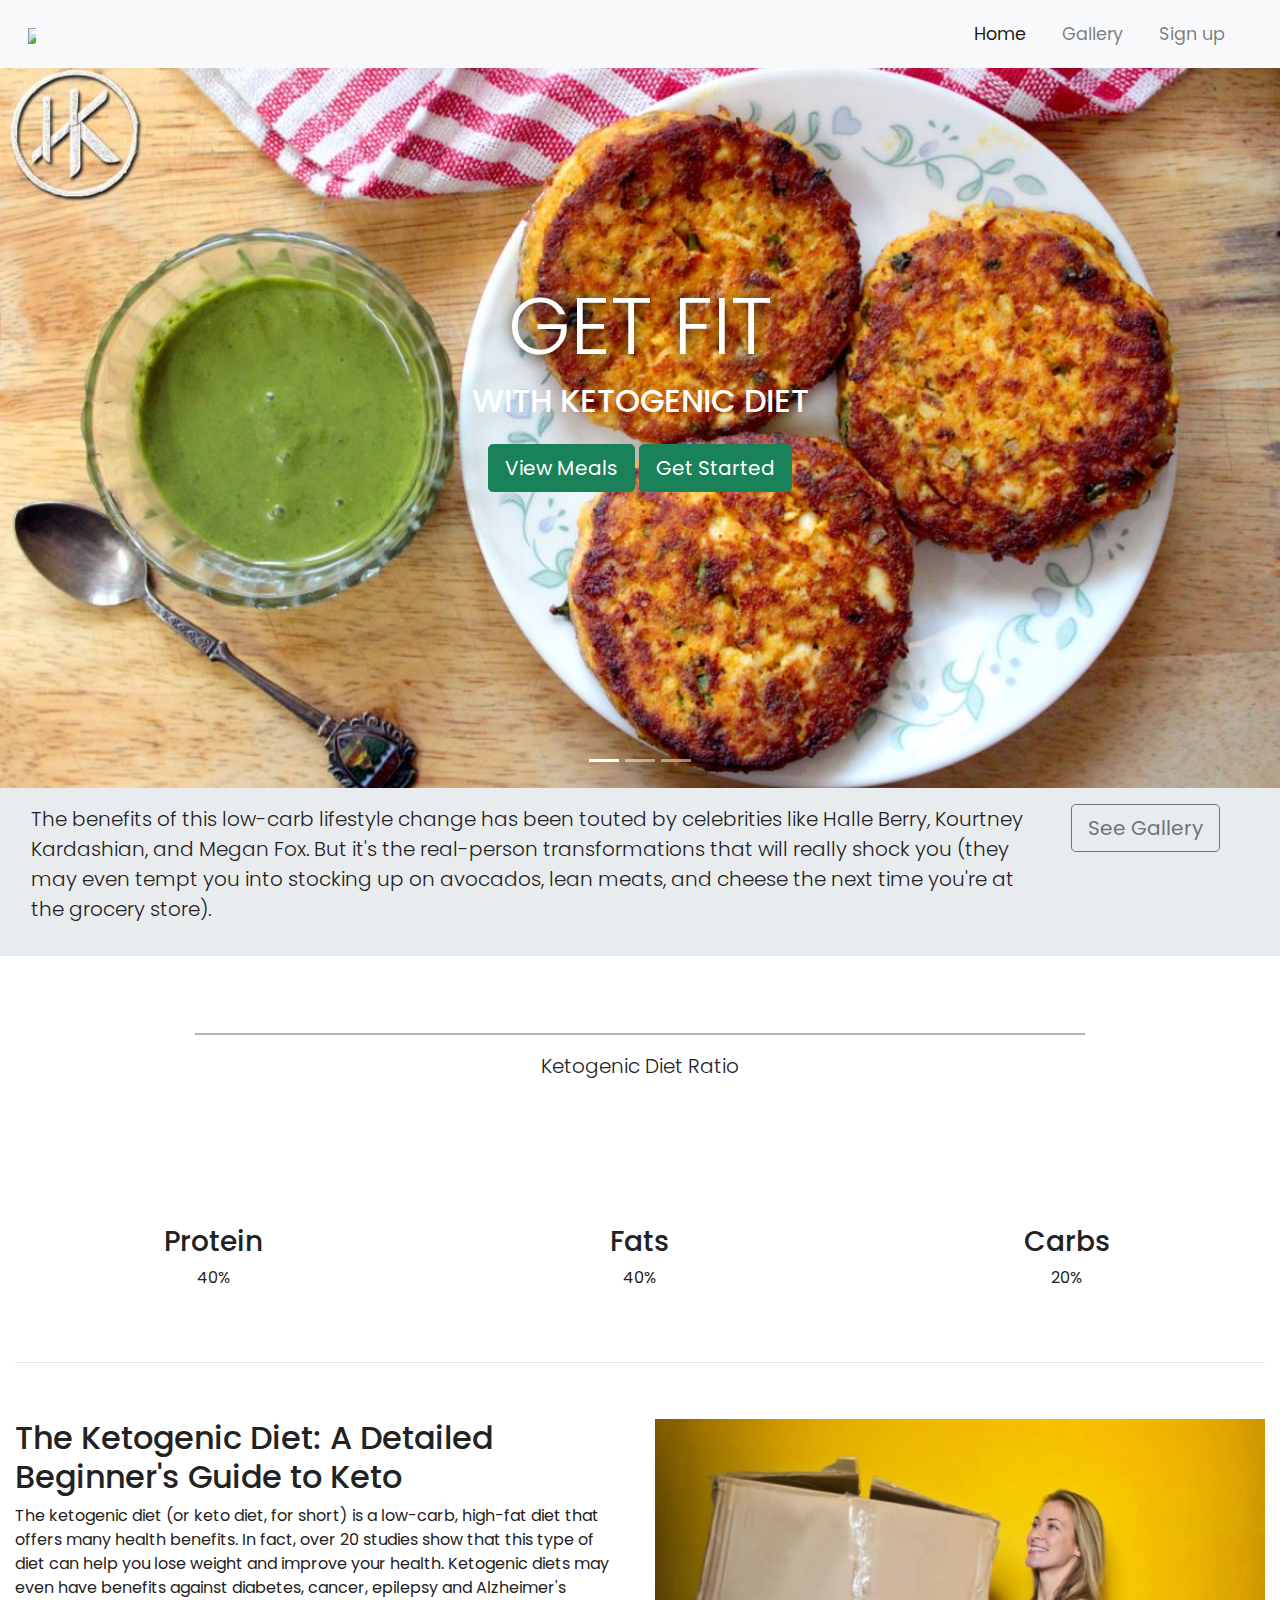
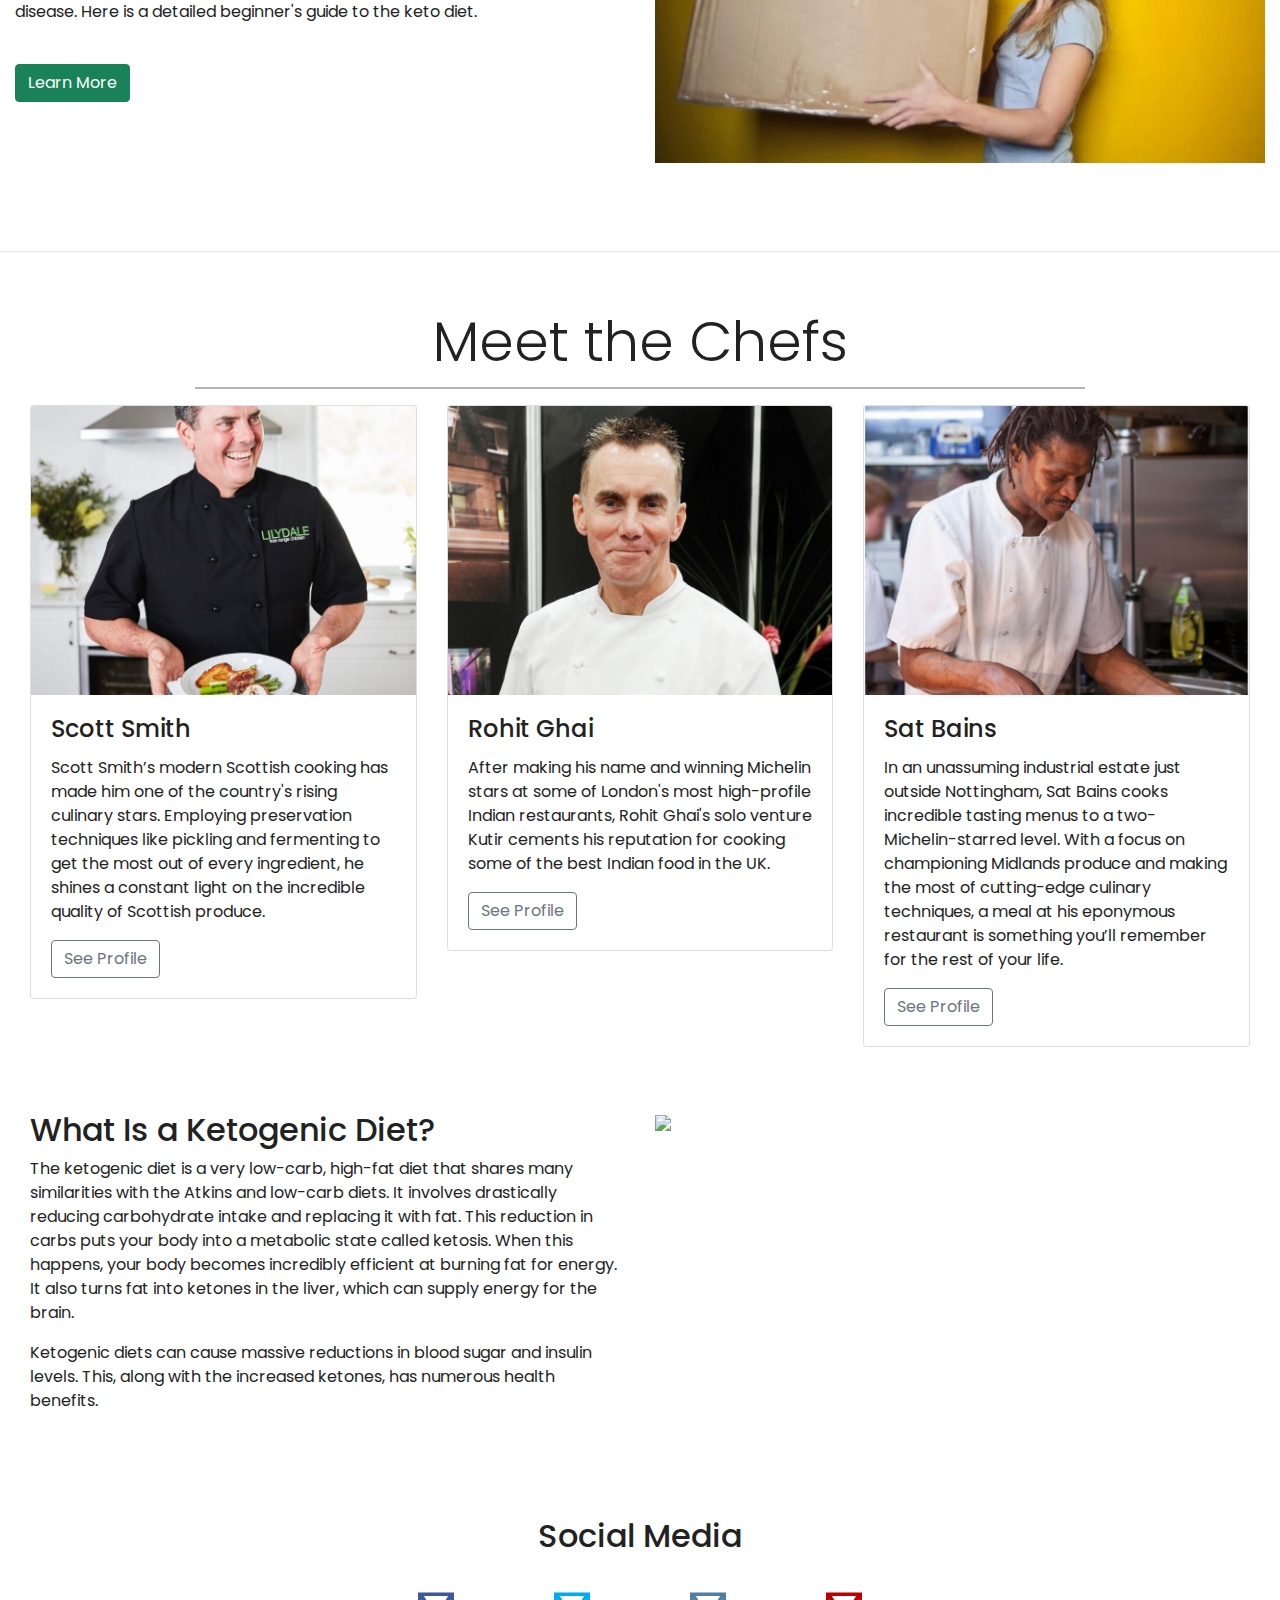
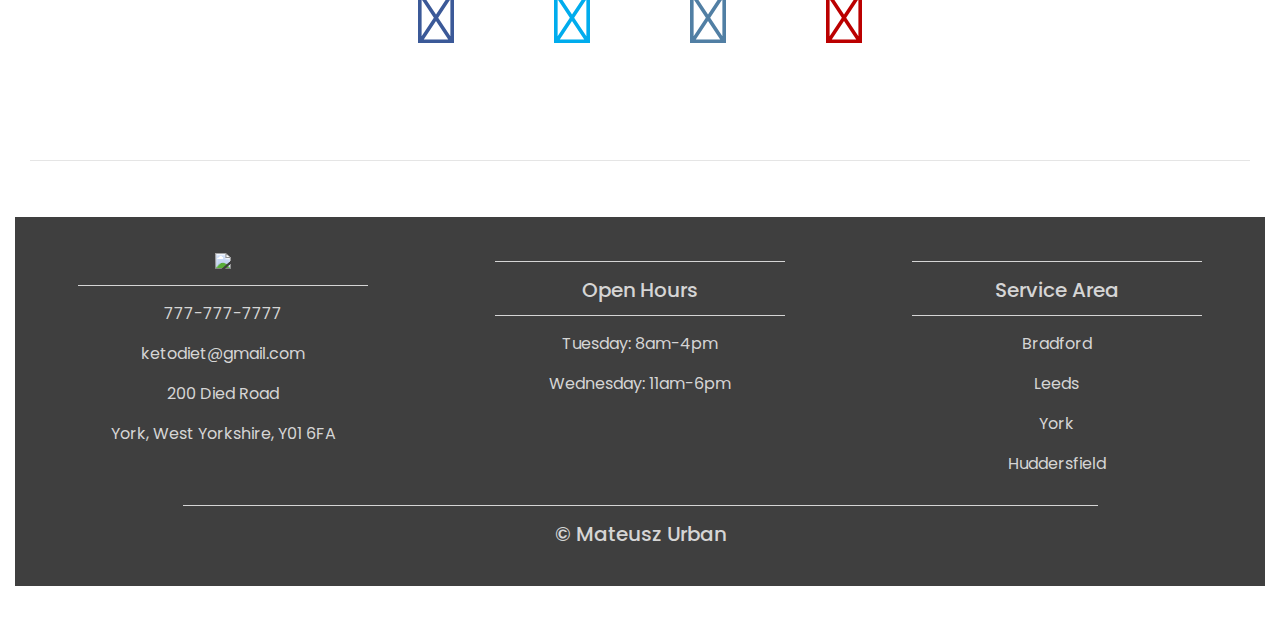
==== commit cbf80fde: "last commit" ====
--- a/Keto Diet/index.html
+++ b/Keto Diet/index.html
@@ -9,7 +9,6 @@
     <script src="https://code.jquery.com/jquery-3.4.1.min.js"></script>
     <script src="https://stackpath.bootstrapcdn.com/bootstrap/4.4.1/js/bootstrap.min.js"></script>
     <script src="https://unpkg.com/@popperjs/core@2.0.0-rc.1"></script>
-    <script src="https://use.fontawesome.com/releases/v5.0.8/js/all.js"></script>
     <script src="https://kit.fontawesome.com/0848b0b3ba.js" crossorigin="anonymous"></script>
     <link rel="stylesheet" href="assets/css/style.css">
     
@@ -30,9 +29,6 @@
                     <a class="nav-link" href="index.html">Home</a>
                 </li>
                 <li class="nav-item">
-                    <a class="nav-link" href="about.html">About</a>
-                </li>
-                <li class="nav-item">
                     <a class="nav-link" href="gallery.html">Gallery</a>
                 </li>
                 <li class="nav-item">
@@ -59,15 +55,15 @@
             <div class="carousel-caption">
                 <h1 class="display-2">Get Fit</h1>
                 <h3>with Ketogenic Diet</h3>
-                <button typ="button" href="gallery.html" class="btn btn-primary btn-lg">View Meals</button>
-                <button typ="button" class="btn btn-primary btn-lg">Get Started</button>
+                <a href="gallery.html"><button typ="button" href="gallery.html" class="btn btn-primary btn-lg">View Meals</button></a>
+                <a href="sign.html"><button typ="button" class="btn btn-primary btn-lg">Get Started</button></a>
             </div>
         </div>
         <div class="carousel-item">
             <img src="assets/gallery/background3.jpg" class="img-fluid">
         </div>
         <div class="carousel-item">
-            <img src="assets/gallery/background1.jpg" class="img-fluid">
+            <img src="assets/gallery/meal2.jpg" class="img-fluid">
         </div>
     </div>
     </div>
@@ -82,7 +78,7 @@
             <p class="lead">The benefits of this low-carb lifestyle change has been touted by celebrities like Halle Berry, Kourtney Kardashian, and Megan Fox. But it's the real-person transformations that will really shock you (they may even tempt you into stocking up on avocados, lean meats, and cheese the next time you're at the grocery store).</p>
         </div>
         <div class="col-xs-12 col-sm-12 col-md-3 col-lg-3 col-xl-2">
-            <a href="#"><button type="button" href="gallery.html" class="btn btn-outline-secondary btn-lg">See Gallery</button></a>
+            <a href="gallery.html"><button type="button" href="gallery.html" class="btn btn-outline-secondary btn-lg">See Gallery</button></a>
         </div>
     </div>
     </div>
@@ -135,12 +131,16 @@
     <div class="container-fluid padding">
     <div class="row padding">
         <div class="col-lg-6">
-            <h2>When you start...</h2>
-            <p>cos napisz</p>
-            <p>cos napisz</p>
-            <p>cos napisz</p>
+            <h2>The Ketogenic Diet: A Detailed Beginner's Guide to Keto</h2>
+            <p>The ketogenic diet (or keto diet, for short) is a low-carb, high-fat diet that offers many health benefits.
+
+            In fact, over 20 studies show that this type of diet can help you lose weight and improve your health.
+
+            Ketogenic diets may even have benefits against diabetes, cancer, epilepsy and Alzheimer's disease.
+
+            Here is a detailed beginner's guide to the keto diet.</p>
             <br>
-            <a href="#" class="btn btn-primary">Learn More</a>
+            <a href="sign.html" class="btn btn-primary">Learn More</a>
         </div>
         <div class="col-lg-6">
             <img src="assets/gallery/delivery.jpg" class="img-fluid">
@@ -212,9 +212,13 @@
     <div class="container-fluid padding">
     <div class="row padding">
         <div class="col-lg-6">
-            <h2>Philosophy of the company</h2>
-            <p>cos napisz</p>
-            <p>cos napisz</p>
+            <h2>What Is a Ketogenic Diet?</h2>
+            <p>The ketogenic diet is a very low-carb, high-fat diet that shares many similarities with the Atkins and low-carb diets.
+
+                It involves drastically reducing carbohydrate intake and replacing it with fat. This reduction in carbs puts your body into a metabolic state called ketosis.
+
+                When this happens, your body becomes incredibly efficient at burning fat for energy. It also turns fat into ketones in the liver, which can supply energy for the brain.</p>
+            <p>Ketogenic diets can cause massive reductions in blood sugar and insulin levels. This, along with the increased ketones, has numerous health benefits.</p>
             <br>
         </div>
         <div class="col-lg-6">
--- a/Keto Diet/assets/css/style.css
+++ b/Keto Diet/assets/css/style.css
@@ -158,7 +158,82 @@
     width: 100%;
     height: 100%;
 }
-
+/*--Sign up--*/
+form {
+  width: 60%;
+  margin: 60px auto;
+  background: #efefef;
+  padding: 60px 120px 80px 120px;
+  text-align: center;
+  -webkit-box-shadow: 2px 2px 3px rgba(0,0,0,0.1);
+  box-shadow: 2px 2px 3px rgba(0,0,0,0.1);
+}
+label {
+  display: block;
+  position: relative;
+  margin: 40px 0px;
+}
+.label-txt {
+  position: absolute;
+  top: -1.6em;
+  padding: 10px;
+  font-family: sans-serif;
+  font-size: .8em;
+  letter-spacing: 1px;
+  color: rgb(120,120,120);
+  transition: ease .3s;
+}
+.input {
+  width: 100%;
+  padding: 10px;
+  background: transparent;
+  border: none;
+  outline: none;
+}
+
+.line-box {
+  position: relative;
+  width: 100%;
+  height: 2px;
+  background: #BCBCBC;
+}
+
+.line {
+  position: absolute;
+  width: 0%;
+  height: 2px;
+  top: 0px;
+  left: 50%;
+  transform: translateX(-50%);
+  background: #8BC34A;
+  transition: ease .6s;
+}
+
+.input:focus + .line-box .line {
+  width: 100%;
+}
+
+.label-active {
+  top: -3em;
+}
+
+button {
+  display: inline-block;
+  padding: 12px 24px;
+  background: rgb(220,220,220);
+  font-weight: bold;
+  color: rgb(120,120,120);
+  border: none;
+  outline: none;
+  border-radius: 3px;
+  cursor: pointer;
+  transition: ease .3s;
+}
+
+button:hover {
+  background: #8BC34A;
+  color: #ffffff;
+}
 /*---Media Queries---*/
 
 @media (max-width: 992px) {
